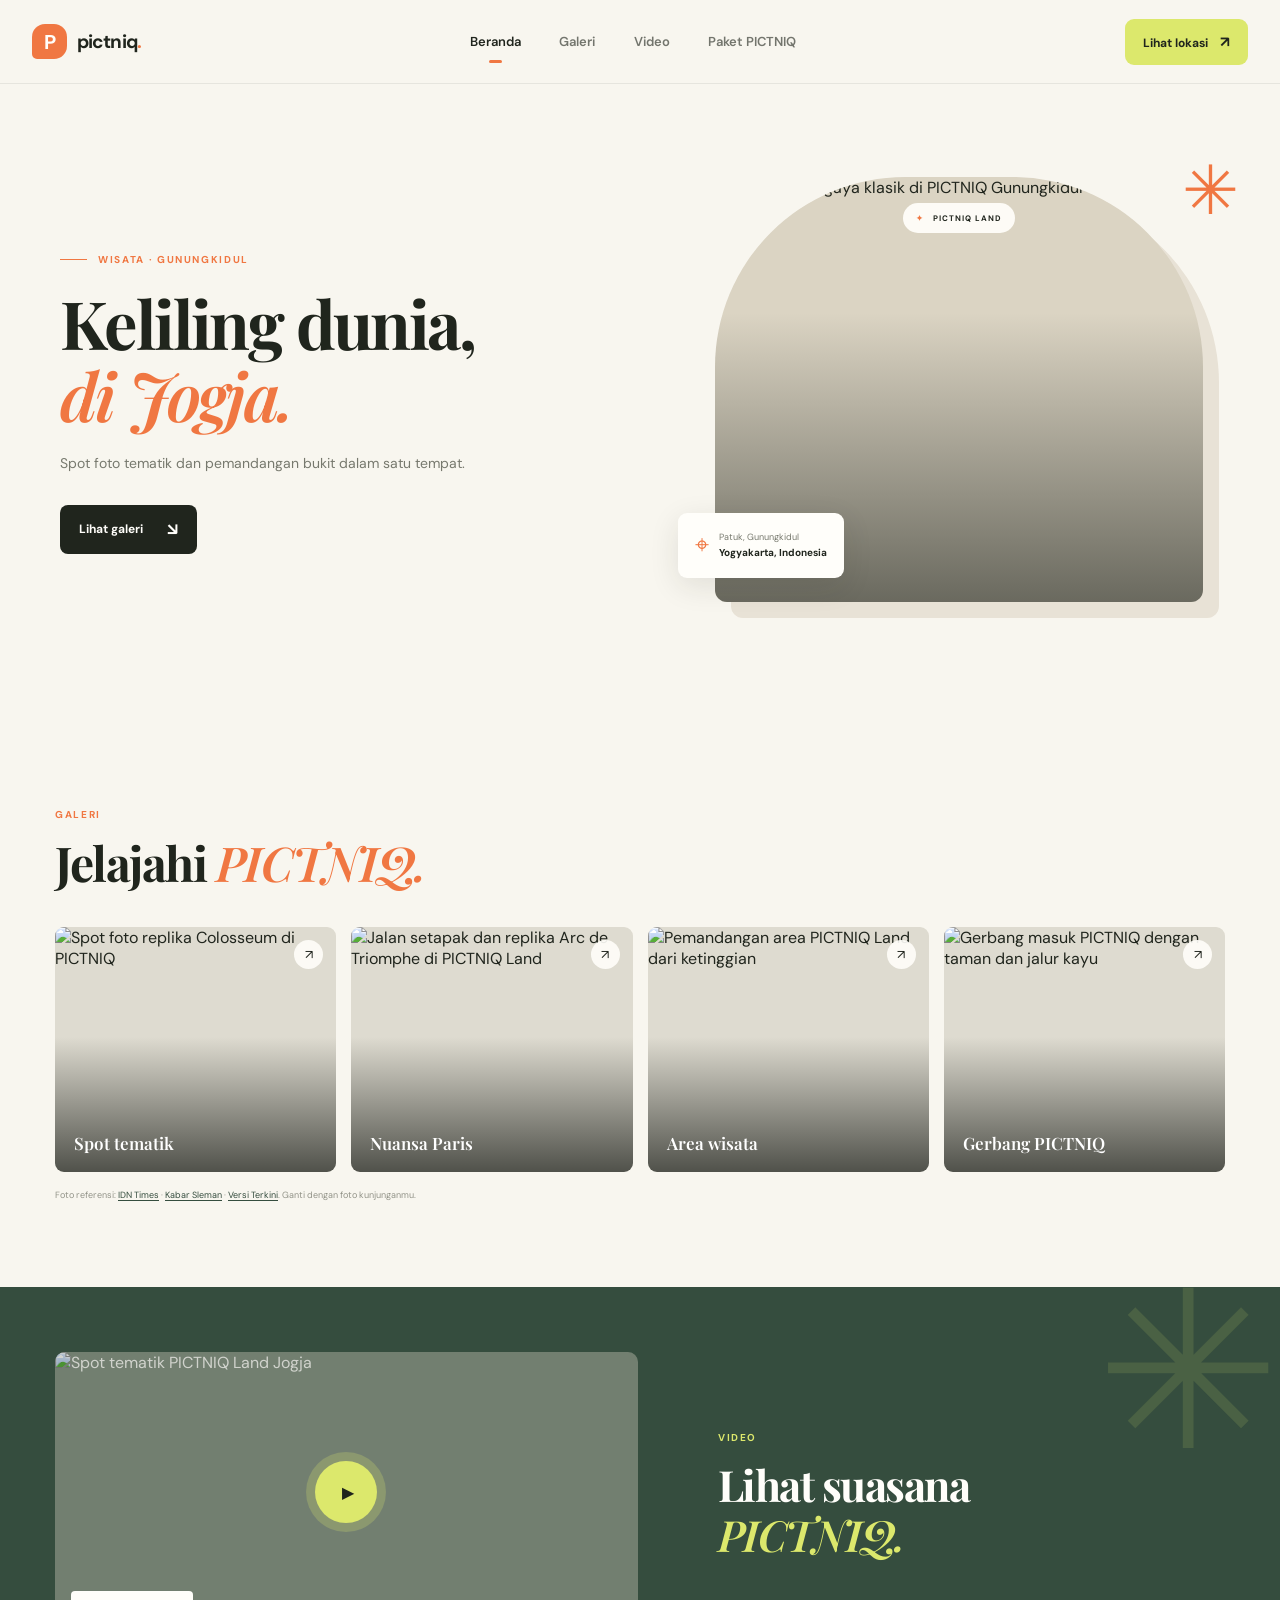
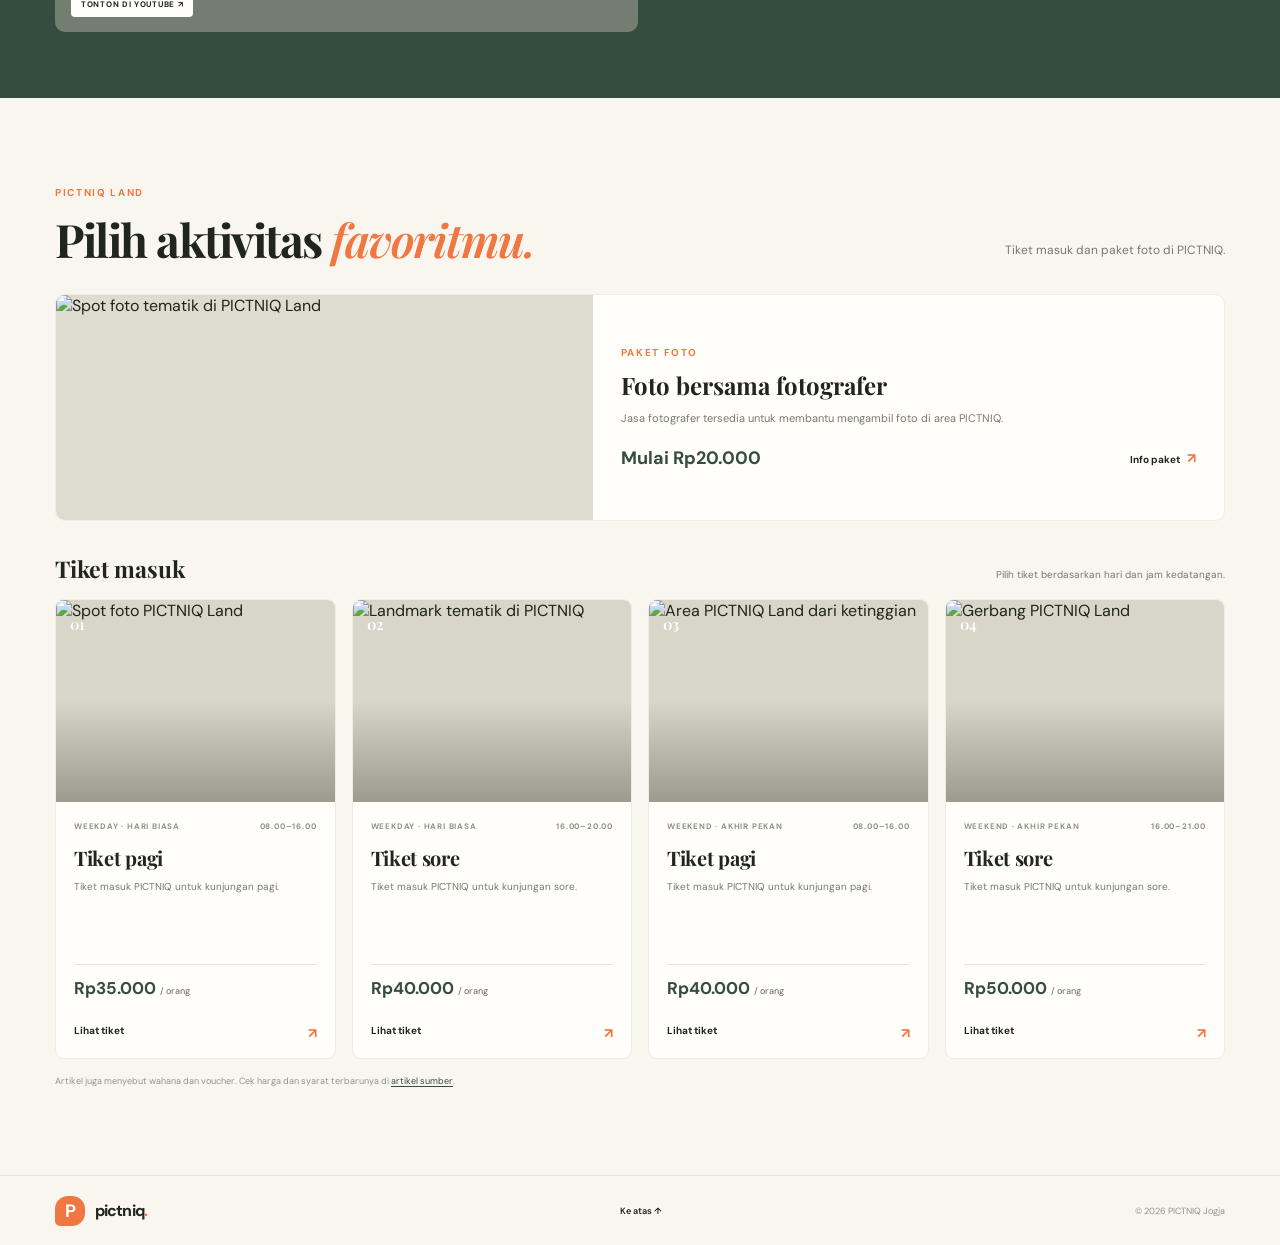
==== PABW/TUGAS PERTEMUAN 3/index.html @ 5434d283 "first commit" ====
<!doctype html>
<html lang="id">
<head>
  <meta charset="utf-8">
  <meta name="viewport" content="width=device-width, initial-scale=1">
  <meta name="theme-color" content="#f8f6ef">
  <meta name="description" content="Pilihan tiket masuk dan paket foto di PICTNIQ Land Jogja.">
  <title>PICTNIQ Jogja — Wisata Gunungkidul</title>
  <link rel="preconnect" href="https://fonts.googleapis.com">
  <link rel="preconnect" href="https://fonts.gstatic.com" crossorigin>
  <link href="https://fonts.googleapis.com/css2?family=DM+Sans:wght@400;500;600;700&family=Playfair+Display:wght@600;700;800&display=swap" rel="stylesheet">
  <link rel="stylesheet" href="style.css">
  <script src="script.js" defer></script>
</head>
<body>
  <header class="site-header">
    <a class="brand" href="#beranda" aria-label="PICTNIQ Jogja, ke beranda">
      <span class="brand-mark" aria-hidden="true">P</span>
      <span>pictniq<span class="brand-dot">.</span></span>
    </a>

    <button class="menu-toggle" type="button" aria-label="Buka menu" aria-expanded="false" aria-controls="main-menu">
      <span></span><span></span><span></span>
    </button>

    <nav class="main-menu" id="main-menu" aria-label="Menu utama">
      <a class="nav-link active" href="#beranda">Beranda</a>
      <a class="nav-link" href="#galeri">Galeri</a>
      <a class="nav-link" href="#video">Video</a>
      <a class="nav-link" href="#paket">Paket PICTNIQ</a>
      <a class="mobile-location-link" href="https://maps.google.com/?q=PICTNIQ+Land+Gunungkidul" target="_blank" rel="noreferrer">Lihat lokasi ↗</a>
    </nav>
    <a class="header-cta" href="https://maps.google.com/?q=PICTNIQ+Land+Gunungkidul" target="_blank" rel="noreferrer">Lihat lokasi <span aria-hidden="true">↗</span></a>
  </header>

  <main>
    <section class="hero section-wrap" id="beranda">
      <div class="hero-copy">
        <div class="eyebrow"><span class="eyebrow-line"></span> WISATA · GUNUNGKIDUL</div>
        <h1>Keliling dunia,<br><em>di Jogja.</em></h1>
        <p class="hero-description">Spot foto tematik dan pemandangan bukit dalam satu tempat.</p>
        <div class="hero-actions">
          <a class="button button-dark" href="#galeri">Lihat galeri <span aria-hidden="true">↘</span></a>
        </div>
      </div>
      <div class="hero-visual">
        <div class="hero-photo photo-frame">
          <img src="https://image.idn.media/post/20250405/1000364038-759160577ba6e08b02b9cea2a6d29d8f-83799b19b6f41215950aef629cd731b0.jpg" alt="Gerbang bergaya klasik di PICTNIQ Gunungkidul" fetchpriority="high">
          <div class="photo-shade"></div>
          <span class="image-tag"><span aria-hidden="true">✦</span> PICTNIQ LAND</span>
        </div>
        <div class="location-stamp"><span aria-hidden="true">⌖</span><span>Patuk, Gunungkidul<br><strong>Yogyakarta, Indonesia</strong></span></div>
        <div class="sun-doodle" aria-hidden="true">✳</div>
      </div>
    </section>

    <section class="gallery-section section-wrap" id="galeri">
      <div class="section-heading">
        <div><span class="section-kicker">GALERI</span><h2>Jelajahi <em>PICTNIQ.</em></h2></div>
      </div>
      <div class="gallery-grid">
        <button class="gallery-card" type="button" data-full="https://assets.pikiran-rakyat.com/crop/0x0%3A0x0/1200x675/webp/photo/2025/04/14/1753567795.jpg" data-caption="Spot foto tematik" aria-label="Perbesar foto spot tematik">
          <img src="https://assets.pikiran-rakyat.com/crop/0x0%3A0x0/1200x675/webp/photo/2025/04/14/1753567795.jpg" alt="Spot foto replika Colosseum di PICTNIQ" loading="lazy">
          <span class="gallery-label"><strong>Spot tematik</strong></span><span class="expand-icon" aria-hidden="true">↗</span>
        </button>
        <button class="gallery-card" type="button" data-full="https://assets.promediateknologi.id/crop/0x0%3A0x0/0x0/webp/photo/p3/126/2025/04/08/Pictniq-2935170033.jpg" data-caption="Spot foto bergaya Paris" aria-label="Perbesar foto spot bergaya Paris">
          <img src="https://assets.promediateknologi.id/crop/0x0%3A0x0/0x0/webp/photo/p3/126/2025/04/08/Pictniq-2935170033.jpg" alt="Jalan setapak dan replika Arc de Triomphe di PICTNIQ Land" loading="lazy">
          <span class="gallery-label"><strong>Nuansa Paris</strong></span><span class="expand-icon" aria-hidden="true">↗</span>
        </button>
        <button class="gallery-card" type="button" data-full="https://assets.promediateknologi.id/crop/0x0%3A0x0/1200x0/webp/photo/p3/126/2025/04/10/Penampakan-PICTNIQ-Land-Gunungkidul-dari-atas-4058584452.jpg" data-caption="Area PICTNIQ Land dari ketinggian" aria-label="Perbesar foto area PICTNIQ">
          <img src="https://assets.promediateknologi.id/crop/0x0%3A0x0/1200x0/webp/photo/p3/126/2025/04/10/Penampakan-PICTNIQ-Land-Gunungkidul-dari-atas-4058584452.jpg" alt="Pemandangan area PICTNIQ Land dari ketinggian" loading="lazy">
          <span class="gallery-label"><strong>Area wisata</strong></span><span class="expand-icon" aria-hidden="true">↗</span>
        </button>
        <button class="gallery-card" type="button" data-full="https://assets.pikiran-rakyat.com/crop/0x0%3A0x0/720x0/webp/photo/2025/04/17/868443287.png" data-caption="Gerbang masuk PICTNIQ" aria-label="Perbesar foto gerbang masuk PICTNIQ">
          <img src="https://assets.pikiran-rakyat.com/crop/0x0%3A0x0/720x0/webp/photo/2025/04/17/868443287.png" alt="Gerbang masuk PICTNIQ dengan taman dan jalur kayu" loading="lazy">
          <span class="gallery-label"><strong>Gerbang PICTNIQ</strong></span><span class="expand-icon" aria-hidden="true">↗</span>
        </button>
      </div>
      <p class="photo-credit">Foto referensi: <a href="https://jogja.idntimes.com/travel/destination/wisata-pictniq-gunungkidul-alamat-fasilitas-sampai-tiket-masuk-01-5fz5v-9xjxzk" target="_blank" rel="noreferrer">IDN Times</a> · <a href="https://sleman.pikiran-rakyat.com/wisata-kuliner/pr-3049238263/terbaru-harga-tiket-masuk-wisata-pictniq-gunungkidul-setelah-trial-opening-lebih-murah" target="_blank" rel="noreferrer">Kabar Sleman</a> · <a href="https://www.versiterkini.com/pariwisata/1261161802/9-spot-foto-di-pictniq-land-bukit-potret-gunungkidul-wisata-terbaru-di-yogyakarta" target="_blank" rel="noreferrer">Versi Terkini</a>. Ganti dengan foto kunjunganmu.</p>
    </section>

    <section class="video-section" id="video">
      <div class="section-wrap video-inner">
        <a class="video-cover" href="https://youtu.be/IM67h0iDEr0?si=QPj22avwU18TkEYQ" target="_blank" rel="noreferrer" aria-label="Tonton video PICTNIQ Land Jogja di YouTube">
          <img src="https://assets.pikiran-rakyat.com/crop/0x0%3A0x0/x/photo/2025/04/25/3777701648.jpg" alt="Spot tematik PICTNIQ Land Jogja" loading="lazy">
          <span class="play-button" aria-hidden="true">▶</span><span class="video-duration">TONTON DI YOUTUBE ↗</span>
        </a>
        <div class="video-copy"><span class="section-kicker">VIDEO</span><h2>Lihat suasana<br><em>PICTNIQ.</em></h2></div>
        <span class="video-spark" aria-hidden="true">✳</span>
      </div>
    </section>

    <section class="packages-section section-wrap" id="paket">
      <div class="section-heading package-heading">
        <div><span class="section-kicker">PICTNIQ LAND</span><h2>Pilih aktivitas <em>favoritmu.</em></h2></div>
        <p>Tiket masuk dan paket foto di PICTNIQ.</p>
      </div>

      <article class="photo-package">
        <div class="photo-package-image">
          <img src="https://assets.pikiran-rakyat.com/crop/0x0%3A0x0/1200x675/webp/photo/2025/04/14/1753567795.jpg" alt="Spot foto tematik di PICTNIQ Land" loading="lazy">
        </div>
        <div class="photo-package-content">
          <span class="section-kicker">PAKET FOTO</span>
          <div class="photo-package-title"><h3>Foto bersama fotografer</h3></div>
          <p>Jasa fotografer tersedia untuk membantu mengambil foto di area PICTNIQ.</p>
          <div class="photo-package-bottom">
            <strong>Mulai Rp20.000</strong>
            <a href="https://travel.tribunnews.com/destinasi/145519/pictniq-jogja-punya-paket-foto-mulai-rp-20000-ada-wahana-dan-voucher" target="_blank" rel="noreferrer">Info paket <span aria-hidden="true">↗</span></a>
          </div>
        </div>
      </article>

      <div class="ticket-subheading">
        <h3>Tiket masuk</h3>
        <p>Pilih tiket berdasarkan hari dan jam kedatangan.</p>
      </div>
      <div class="package-grid">
        <article class="package-card">
          <div class="package-image">
            <img src="https://assets.promediateknologi.id/crop/0x0%3A0x0/0x0/webp/photo/p3/126/2025/04/08/Pictniq-2935170033.jpg" alt="Spot foto PICTNIQ Land" loading="lazy"><span class="package-number">01</span>
          </div>
          <div class="package-content">
            <div class="package-meta"><span>WEEKDAY · HARI BIASA</span><span>08.00–16.00</span></div>
            <h3>Tiket pagi</h3>
            <p>Tiket masuk PICTNIQ untuk kunjungan pagi.</p>
            <div class="package-price"><strong>Rp35.000 <small>/ orang</small></strong></div>
            <a class="package-link" href="https://www.traveloka.com/id-id/activities/indonesia/product/pictniq-tourist-park-4814989778554" target="_blank" rel="noreferrer">Lihat tiket <span aria-hidden="true">↗</span></a>
          </div>
        </article>
        <article class="package-card">
          <div class="package-image">
            <img src="https://assets.pikiran-rakyat.com/crop/0x0%3A0x0/1200x675/webp/photo/2025/04/14/1753567795.jpg" alt="Landmark tematik di PICTNIQ" loading="lazy"><span class="package-number">02</span>
          </div>
          <div class="package-content">
            <div class="package-meta"><span>WEEKDAY · HARI BIASA</span><span>16.00–20.00</span></div>
            <h3>Tiket sore</h3>
            <p>Tiket masuk PICTNIQ untuk kunjungan sore.</p>
            <div class="package-price"><strong>Rp40.000 <small>/ orang</small></strong></div>
            <a class="package-link" href="https://www.traveloka.com/id-id/activities/indonesia/product/pictniq-tourist-park-4814989778554" target="_blank" rel="noreferrer">Lihat tiket <span aria-hidden="true">↗</span></a>
          </div>
        </article>
        <article class="package-card">
          <div class="package-image">
            <img src="https://assets.promediateknologi.id/crop/0x0%3A0x0/1200x0/webp/photo/p3/126/2025/04/10/Penampakan-PICTNIQ-Land-Gunungkidul-dari-atas-4058584452.jpg" alt="Area PICTNIQ Land dari ketinggian" loading="lazy"><span class="package-number">03</span>
          </div>
          <div class="package-content">
            <div class="package-meta"><span>WEEKEND · AKHIR PEKAN</span><span>08.00–16.00</span></div>
            <h3>Tiket pagi</h3>
            <p>Tiket masuk PICTNIQ untuk kunjungan pagi.</p>
            <div class="package-price"><strong>Rp40.000 <small>/ orang</small></strong></div>
            <a class="package-link" href="https://www.traveloka.com/id-id/activities/indonesia/product/pictniq-tourist-park-4814989778554" target="_blank" rel="noreferrer">Lihat tiket <span aria-hidden="true">↗</span></a>
          </div>
        </article>
        <article class="package-card">
          <div class="package-image">
            <img src="https://image.idn.media/post/20250405/1000364038-759160577ba6e08b02b9cea2a6d29d8f-83799b19b6f41215950aef629cd731b0.jpg" alt="Gerbang PICTNIQ Land" loading="lazy"><span class="package-number">04</span>
          </div>
          <div class="package-content">
            <div class="package-meta"><span>WEEKEND · AKHIR PEKAN</span><span>16.00–21.00</span></div>
            <h3>Tiket sore</h3>
            <p>Tiket masuk PICTNIQ untuk kunjungan sore.</p>
            <div class="package-price"><strong>Rp50.000 <small>/ orang</small></strong></div>
            <a class="package-link" href="https://www.traveloka.com/id-id/activities/indonesia/product/pictniq-tourist-park-4814989778554" target="_blank" rel="noreferrer">Lihat tiket <span aria-hidden="true">↗</span></a>
          </div>
        </article>
      </div>
      <p class="package-note">Artikel juga menyebut wahana dan voucher. Cek harga dan syarat terbarunya di <a href="https://travel.tribunnews.com/destinasi/145519/pictniq-jogja-punya-paket-foto-mulai-rp-20000-ada-wahana-dan-voucher" target="_blank" rel="noreferrer">artikel sumber</a>.</p>
    </section>
  </main>

  <footer class="site-footer"><a class="brand footer-brand" href="#beranda"><span class="brand-mark" aria-hidden="true">P</span><span>pictniq<span class="brand-dot">.</span></span></a><a href="#beranda" class="back-top">Ke atas ↑</a><span class="copyright">© <span id="year"></span> PICTNIQ Jogja</span></footer>

  <dialog class="lightbox" aria-label="Pratinjau foto">
    <button class="lightbox-close" type="button" aria-label="Tutup foto">×</button>
    <img src="" alt="">
    <p></p>
  </dialog>
</body>
</html>
---- PABW/TUGAS PERTEMUAN 3/style.css ----
:root {
  --paper: #f8f6ef;
  --white: #fffefa;
  --ink: #20251d;
  --muted: #77796e;
  --orange: #f07742;
  --lime: #dce86c;
  --green: #354d3e;
  --line: #e8e5db;
  --serif: "Playfair Display", Georgia, serif;
  --sans: "DM Sans", Arial, sans-serif;
}

* { box-sizing: border-box; }
html { scroll-behavior: smooth; scroll-padding-top: 92px; }
body { margin: 0; background: var(--paper); color: var(--ink); font-family: var(--sans); -webkit-font-smoothing: antialiased; }
a { color: inherit; text-decoration: none; }
button { color: inherit; font: inherit; }
img { display: block; max-width: 100%; }
:focus-visible { outline: 3px solid var(--orange); outline-offset: 3px; }
.section-wrap { width: min(1170px, calc(100% - 64px)); margin-inline: auto; }

.site-header { height: 84px; padding: 0 max(32px, calc((100vw - 1320px) / 2)); display: flex; align-items: center; justify-content: space-between; gap: 30px; background: rgba(248,246,239,.92); border-bottom: 1px solid rgba(32,37,29,.08); position: sticky; top: 0; z-index: 20; backdrop-filter: blur(14px); }
.brand { display: inline-flex; align-items: center; gap: 10px; font-weight: 700; font-size: 19px; letter-spacing: -.9px; line-height: 1; }
.brand-dot { color: var(--orange); }
.brand-mark { width: 35px; height: 35px; display: grid; place-items: center; color: var(--white); background: var(--orange); border-radius: 13px 13px 13px 5px; font-family: var(--sans); font-size: 20px; font-weight: 700; font-style: normal; line-height: 1; }
.main-menu { display: flex; align-items: center; gap: clamp(22px, 3vw, 44px); height: 100%; }
.nav-link { color: #73756d; font-size: 13px; font-weight: 600; position: relative; transition: color .2s ease; }
.mobile-location-link { display: none; }
.nav-link:hover, .nav-link.active { color: var(--ink); }
.nav-link.active::after { content: ""; position: absolute; height: 3px; width: 13px; border-radius: 3px; background: var(--orange); left: calc(50% - 6px); bottom: -13px; }
.header-cta { padding: 13px 18px; background: var(--lime); border-radius: 9px; font-weight: 700; font-size: 12px; transition: transform .2s ease, background .2s ease; }
.header-cta span { margin-left: 9px; font-size: 15px; }
.header-cta:hover { background: #d1df55; transform: translateY(-2px); }
.menu-toggle { display: none; }

.hero { min-height: 636px; padding-top: 90px; padding-bottom: 95px; display: grid; grid-template-columns: 1fr 1fr; align-items: center; gap: 55px; position: relative; }
.hero-copy { padding: 8px 0 0 5px; }
.eyebrow, .section-kicker { color: var(--orange); font-size: 10px; letter-spacing: 1.65px; font-weight: 700; }
.eyebrow { display: flex; align-items: center; gap: 11px; }
.eyebrow-line { width: 27px; height: 1px; background: var(--orange); }
h1, h2, h3, p { margin-top: 0; }
.hero h1 { margin: 21px 0 20px; font: 700 clamp(48px, 5.2vw, 72px)/1.07 var(--serif); letter-spacing: -2.6px; }
.hero h1 em, .section-heading h2 em, .video-copy h2 em { color: var(--orange); font-weight: 600; }
.hero-description { max-width: 450px; margin-bottom: 28px; color: var(--muted); font-size: 14px; line-height: 1.9; }
.hero-actions { display: flex; align-items: center; gap: 24px; }
.button { min-height: 49px; padding: 0 19px; border-radius: 8px; display: inline-flex; align-items: center; justify-content: center; gap: 24px; font-size: 12px; font-weight: 700; transition: transform .2s ease, box-shadow .2s ease; }
.button:hover { transform: translateY(-2px); box-shadow: 0 8px 18px rgba(31,37,29,.14); }
.button-dark { background: var(--ink); color: var(--white); }
.button-dark span { font-size: 17px; }
.hero-visual { width: 100%; max-width: 510px; height: 445px; position: relative; justify-self: end; padding: 0 22px 20px 0; }
.photo-frame { overflow: hidden; position: relative; border-radius: 190px 190px 12px 12px; background: #dbd4c3; }
.hero-photo { width: 100%; height: 100%; box-shadow: 16px 16px 0 #e8e2d6; }
.hero-photo img { width: 100%; height: 100%; object-fit: cover; object-position: center 55%; transition: transform .6s ease; }
.hero-photo:hover img { transform: scale(1.035); }
.photo-shade { position: absolute; inset: 32% 0 0; background: linear-gradient(transparent, rgba(24,28,22,.58)); }
.image-tag { position: absolute; top: 26px; left: 50%; transform: translateX(-50%); padding: 10px 13px; border-radius: 20px; background: rgba(255,254,250,.94); font-size: 8px; letter-spacing: 1px; font-weight: 700; white-space: nowrap; }
.image-tag span { color: var(--orange); margin-right: 6px; }
.location-stamp { position: absolute; z-index: 1; left: -37px; bottom: 44px; background: var(--white); padding: 13px 17px; border-radius: 9px; display: flex; align-items: center; gap: 10px; box-shadow: 0 8px 30px rgba(32,37,29,.11); color: var(--muted); font-size: 9px; line-height: 1.55; }
.location-stamp > span:first-child { font-size: 25px; color: var(--orange); }
.location-stamp strong { font-size: 10px; color: var(--ink); }
.sun-doodle { position: absolute; top: -20px; right: -14px; color: var(--orange); font-size: 68px; line-height: 1; animation: slow-turn 22s linear infinite; }
@keyframes slow-turn { to { transform: rotate(360deg); } }

.gallery-section { padding-top: 82px; padding-bottom: 84px; }
.section-heading { display: flex; justify-content: space-between; align-items: end; gap: 32px; margin-bottom: 36px; }
.section-heading h2, .video-copy h2 { margin: 12px 0 0; font: 700 clamp(35px, 4vw, 48px)/1.16 var(--serif); letter-spacing: -1.5px; }
.section-heading > p { max-width: 300px; margin-bottom: 5px; color: var(--muted); font-size: 12px; line-height: 1.8; }
.gallery-grid { display: grid; grid-template-columns: repeat(4, minmax(0, 1fr)); gap: 15px; }
.gallery-card { min-width: 0; height: 245px; padding: 0; position: relative; overflow: hidden; border: 0; border-radius: 9px; text-align: left; background: #dedbd0; cursor: zoom-in; }
.gallery-card img { width: 100%; height: 100%; object-fit: cover; transition: transform .55s ease; }
.gallery-card:hover img { transform: scale(1.055); }
.gallery-card::after { content: ""; position: absolute; inset: 45% 0 0; background: linear-gradient(transparent, rgba(20,23,18,.7)); pointer-events: none; }
.gallery-label { position: absolute; z-index: 1; left: 19px; bottom: 18px; color: white; display: flex; flex-direction: column; gap: 5px; }
.gallery-label strong { font: 600 17px var(--serif); }
.expand-icon { position: absolute; z-index: 2; top: 13px; right: 13px; display: grid; place-items: center; width: 29px; height: 29px; background: rgba(255,254,250,.9); border-radius: 50%; font-size: 13px; }
.photo-credit { margin: 16px 0 0; color: #929388; font-size: 9px; line-height: 1.7; }
.photo-credit a { color: var(--green); text-decoration: underline; text-underline-offset: 2px; }

.video-section { padding: 58px 0; background: var(--green); color: var(--white); overflow: hidden; }
.video-inner { min-height: 295px; display: grid; grid-template-columns: 1fr .87fr; align-items: center; gap: 80px; position: relative; }
.video-cover { min-height: 280px; overflow: hidden; position: relative; border-radius: 10px; background: #899687; }
.video-cover::after { content: ""; position: absolute; inset: 0; background: rgba(22,35,24,.2); }
.video-cover img { position: absolute; width: 100%; height: 100%; object-fit: cover; transition: transform .5s ease; }
.video-cover:hover img { transform: scale(1.04); }
.play-button { z-index: 1; position: absolute; left: 50%; top: 50%; transform: translate(-50%,-50%); width: 62px; height: 62px; border-radius: 50%; display: grid; place-items: center; padding-left: 4px; background: var(--lime); color: var(--ink); box-shadow: 0 0 0 9px rgba(220,232,108,.23); font-size: 16px; transition: transform .2s ease; }
.video-cover:hover .play-button { transform: translate(-50%,-50%) scale(1.08); }
.video-duration { z-index: 1; position: absolute; bottom: 15px; left: 16px; padding: 8px 10px; border-radius: 4px; color: var(--ink); background: var(--white); font-size: 8px; font-weight: 700; letter-spacing: .7px; }
.video-copy { position: relative; z-index: 1; }
.video-copy .section-kicker { color: var(--lime); }
.video-copy h2 { margin-top: 14px; font-size: 43px; }
.video-copy h2 em { color: var(--lime); }
.video-spark { position: absolute; right: -55px; top: -82px; color: rgba(220,232,108,.13); font-size: 220px; line-height: 1; }

.packages-section { padding-top: 82px; padding-bottom: 86px; }
.package-heading { margin-bottom: 28px; }
.package-heading h2 { font-size: clamp(35px, 4vw, 46px); }
.package-heading > p { max-width: 345px; }
.photo-package { margin-bottom: 34px; display: grid; grid-template-columns: minmax(0, .85fr) minmax(0, 1fr); overflow: hidden; border: 1px solid #eeece4; border-radius: 10px; background: var(--white); }
.photo-package-image { min-height: 225px; overflow: hidden; background: #dedbd0; }
.photo-package-image img { width: 100%; height: 100%; object-fit: cover; }
.photo-package-content { padding: 24px 28px; display: flex; flex-direction: column; justify-content: center; }
.photo-package-title { margin-top: 11px; display: flex; align-items: center; justify-content: space-between; gap: 15px; }
.photo-package-title h3 { margin: 0; font: 700 24px/1.25 var(--serif); }
.photo-package-content > p { margin: 9px 0 18px; color: var(--muted); font-size: 11px; line-height: 1.7; }
.photo-package-bottom { display: flex; justify-content: space-between; align-items: center; gap: 15px; }
.photo-package-bottom strong { color: var(--green); font-size: 18px; }
.photo-package-bottom strong small { color: var(--muted); font-size: 10px; font-weight: 500; }
.photo-package-bottom a { flex: 0 0 auto; font-size: 10px; font-weight: 700; }
.photo-package-bottom a span { margin-left: 5px; color: var(--orange); font-size: 14px; }
.ticket-subheading { margin: 0 0 15px; display: flex; justify-content: space-between; align-items: baseline; gap: 18px; }
.ticket-subheading h3 { margin: 0; font: 700 23px/1.25 var(--serif); }
.ticket-subheading p { margin: 0; color: var(--muted); font-size: 10px; }
.package-grid { display: grid; grid-template-columns: repeat(4, minmax(0, 1fr)); gap: 16px; align-items: stretch; }
.package-card { display: flex; flex-direction: column; overflow: hidden; border: 1px solid #eeece4; border-radius: 9px; background: var(--white); transition: transform .25s ease, box-shadow .25s ease; }
.package-card:hover { transform: translateY(-4px); box-shadow: 0 13px 30px rgba(32,37,29,.08); }
.package-image { height: 202px; overflow: hidden; display: block; position: relative; background: #d8d5c9; }
.package-image::after { content: ""; position: absolute; inset: 50% 0 0; background: linear-gradient(transparent, rgba(14,20,13,.3)); }
.package-image img { width: 100%; height: 100%; object-fit: cover; transition: transform .5s ease; }
.package-card:hover .package-image img { transform: scale(1.04); }
.package-number { z-index: 1; position: absolute; left: 14px; top: 14px; color: white; font: 600 15px var(--serif); }
.package-content { flex: 1; display: flex; flex-direction: column; padding: 19px 18px 16px; }
.package-meta { display: flex; justify-content: space-between; gap: 10px; color: #909287; font-size: 8px; letter-spacing: .8px; font-weight: 700; }
.package-content h3 { margin: 14px 0 8px; font: 700 20px/1.25 var(--serif); letter-spacing: -.3px; }
.package-content > p { min-height: 72px; margin-bottom: 14px; color: var(--muted); font-size: 10px; line-height: 1.7; }
.package-price { padding: 12px 0; display: flex; flex-direction: column; gap: 4px; border-top: 1px solid var(--line); }
.package-price > span { color: #73766c; font-size: 9px; font-weight: 600; }
.package-price strong { color: var(--green); font-size: 17px; }
.package-price strong small { color: var(--muted); font-size: 9px; font-weight: 500; }
.package-price > small { color: #929388; font-size: 8px; }
.package-link { width: 100%; margin-top: auto; padding-top: 13px; display: flex; justify-content: space-between; font-size: 10px; font-weight: 700; }
.package-link span { color: var(--orange); font-size: 14px; }
.package-note { margin: 15px 0 0; color: #929388; font-size: 9px; line-height: 1.7; }
.package-note a { color: var(--green); text-decoration: underline; text-underline-offset: 2px; }
.site-footer { min-height: 70px; padding: 14px max(32px, calc((100vw - 1170px) / 2)); border-top: 1px solid var(--line); display: flex; align-items: center; justify-content: space-between; gap: 20px; }
.footer-brand { font-size: 16px; }
.footer-brand .brand-mark { width: 30px; height: 30px; font-size: 18px; }
.copyright, .back-top { margin: 0; color: #929388; font-size: 9px; }
.back-top { color: var(--ink); font-weight: 600; }

.lightbox { width: min(900px, calc(100% - 32px)); max-width: none; max-height: calc(100% - 32px); padding: 13px; border: 0; border-radius: 10px; background: var(--white); box-shadow: 0 20px 80px rgba(0,0,0,.3); }
.lightbox::backdrop { background: rgba(20,25,19,.82); backdrop-filter: blur(4px); }
.lightbox img { width: 100%; max-height: calc(100vh - 110px); object-fit: contain; background: #efeee8; border-radius: 5px; }
.lightbox p { margin: 11px 0 0; padding-inline: 4px; color: var(--muted); font-size: 11px; }
.lightbox-close { position: absolute; z-index: 2; top: 21px; right: 21px; width: 34px; height: 34px; border: 0; border-radius: 50%; background: var(--white); font-size: 25px; line-height: 1; cursor: pointer; }

@media (max-width: 900px) {
  .site-header { padding-inline: 24px; }
  .section-wrap { width: min(100% - 48px, 720px); }
  .hero { min-height: auto; padding-top: 70px; padding-bottom: 84px; gap: 35px; }
  .hero h1 { font-size: clamp(43px, 6vw, 61px); }
  .hero-visual { height: 390px; }
  .location-stamp { left: -20px; }
  .gallery-grid { grid-template-columns: repeat(2, minmax(0, 1fr)); }
  .gallery-card { height: 210px; }
  .video-inner { gap: 40px; }
  .video-cover { min-height: 245px; }
  .photo-package-image { min-height: 210px; }
  .package-grid { grid-template-columns: repeat(2, minmax(0, 1fr)); gap: 14px; }
  .package-image { height: 160px; }
  .package-content { padding: 16px 13px 13px; }
  .package-meta { font-size: 7px; }
  .package-content h3 { font-size: 18px; }
}
@media (max-width: 650px) {
  html { scroll-padding-top: 76px; }
  .site-header { height: 70px; padding-inline: 20px; }
  .brand { font-size: 17px; }
  .brand-mark { width: 31px; height: 31px; font-size: 18px; }
  .menu-toggle { width: 40px; height: 40px; display: flex; flex-direction: column; align-items: center; justify-content: center; gap: 5px; border: 1px solid var(--line); border-radius: 8px; background: transparent; cursor: pointer; }
  .menu-toggle span { width: 16px; height: 1.5px; background: var(--ink); transition: transform .2s ease; }
  .menu-toggle[aria-expanded="true"] span:first-child { transform: translateY(3.25px) rotate(45deg); }
  .menu-toggle[aria-expanded="true"] span:nth-child(2) { opacity: 0; }
  .menu-toggle[aria-expanded="true"] span:last-child { transform: translateY(-3.25px) rotate(-45deg); }
  .main-menu { position: absolute; top: 69px; left: 0; right: 0; height: auto; padding: 12px 20px 19px; display: none; flex-direction: column; align-items: stretch; gap: 0; border-bottom: 1px solid var(--line); background: var(--paper); box-shadow: 0 12px 16px rgba(32,37,29,.05); }
  .main-menu.open { display: flex; }
  .nav-link { padding: 13px 3px; }
  .nav-link.active::after { width: 5px; height: 5px; left: auto; right: 5px; bottom: 18px; border-radius: 50%; }
  .mobile-location-link { display: block; margin-top: 6px; padding: 13px 3px 5px; border-top: 1px solid var(--line); color: var(--green); font-size: 12px; font-weight: 700; }
  .header-cta { display: none; }
  .section-wrap { width: calc(100% - 40px); }
  .hero { grid-template-columns: 1fr; gap: 34px; padding-top: 56px; padding-bottom: 85px; }
  .hero-copy { padding: 0; }
  .hero h1 { margin-top: 18px; font-size: clamp(48px, 12vw, 65px); letter-spacing: -2px; }
  .hero-description { max-width: 420px; font-size: 13px; }
  .hero-visual { justify-self: center; width: min(100%, 430px); height: 365px; padding-right: 14px; }
  .hero-photo { border-radius: 155px 155px 10px 10px; }
  .location-stamp { left: -4px; bottom: 30px; }
  .sun-doodle { right: -8px; top: -17px; font-size: 55px; }
  .gallery-section, .packages-section { padding-top: 62px; padding-bottom: 64px; }
  .section-heading { align-items: start; flex-direction: column; gap: 12px; margin-bottom: 24px; }
  .section-heading h2, .video-copy h2 { font-size: 38px; }
  .section-heading > p { max-width: 430px; font-size: 11px; }
  .gallery-grid { grid-template-columns: repeat(2, minmax(0, 1fr)); gap: 10px; }
  .gallery-card { height: 175px; }
  .gallery-label { left: 13px; bottom: 13px; }
  .gallery-label strong { font-size: 15px; }
  .photo-credit { margin-top: 19px; font-size: 8px; }
  .video-section { padding: 55px 0; }
  .video-inner { grid-template-columns: 1fr; gap: 29px; }
  .video-cover { min-height: 225px; }
  .video-copy h2 { font-size: 40px; }
  .video-spark { right: -20px; top: 180px; font-size: 120px; }
  .photo-package { grid-template-columns: 1fr; margin-bottom: 27px; }
  .photo-package-image { height: 190px; min-height: 0; }
  .photo-package-content { padding: 19px 17px; }
  .photo-package-title h3 { font-size: 20px; }
  .photo-package-content > p { margin-bottom: 15px; }
  .photo-package-bottom strong { font-size: 16px; }
  .ticket-subheading { align-items: flex-start; flex-direction: column; gap: 5px; margin-bottom: 13px; }
  .ticket-subheading h3 { font-size: 21px; }
  .package-heading { gap: 13px; }
  .package-grid { grid-template-columns: 1fr; gap: 14px; }
  .package-image { height: 185px; min-height: 0; }
  .package-content { padding: 16px 15px 13px; }
  .package-meta { flex-direction: row; gap: 8px; font-size: 8px; }
  .package-content h3 { margin: 10px 0 7px; font-size: 18px; }
  .package-content > p { min-height: 0; margin-bottom: 12px; font-size: 10px; }
  .package-price { padding: 10px 0; }
  .package-link { padding-top: 10px; font-size: 9px; }
  .site-footer { padding: 17px 20px; }
}
@media (max-width: 390px) {
  .hero-visual { height: 320px; }
  .gallery-card { height: 150px; }
  .package-content { padding-inline: 12px; }
  .package-content h3 { font-size: 16px; }
}
@media (prefers-reduced-motion: reduce) {
  *, *::before, *::after { scroll-behavior: auto !important; animation-duration: .01ms !important; animation-iteration-count: 1 !important; transition-duration: .01ms !important; }
}
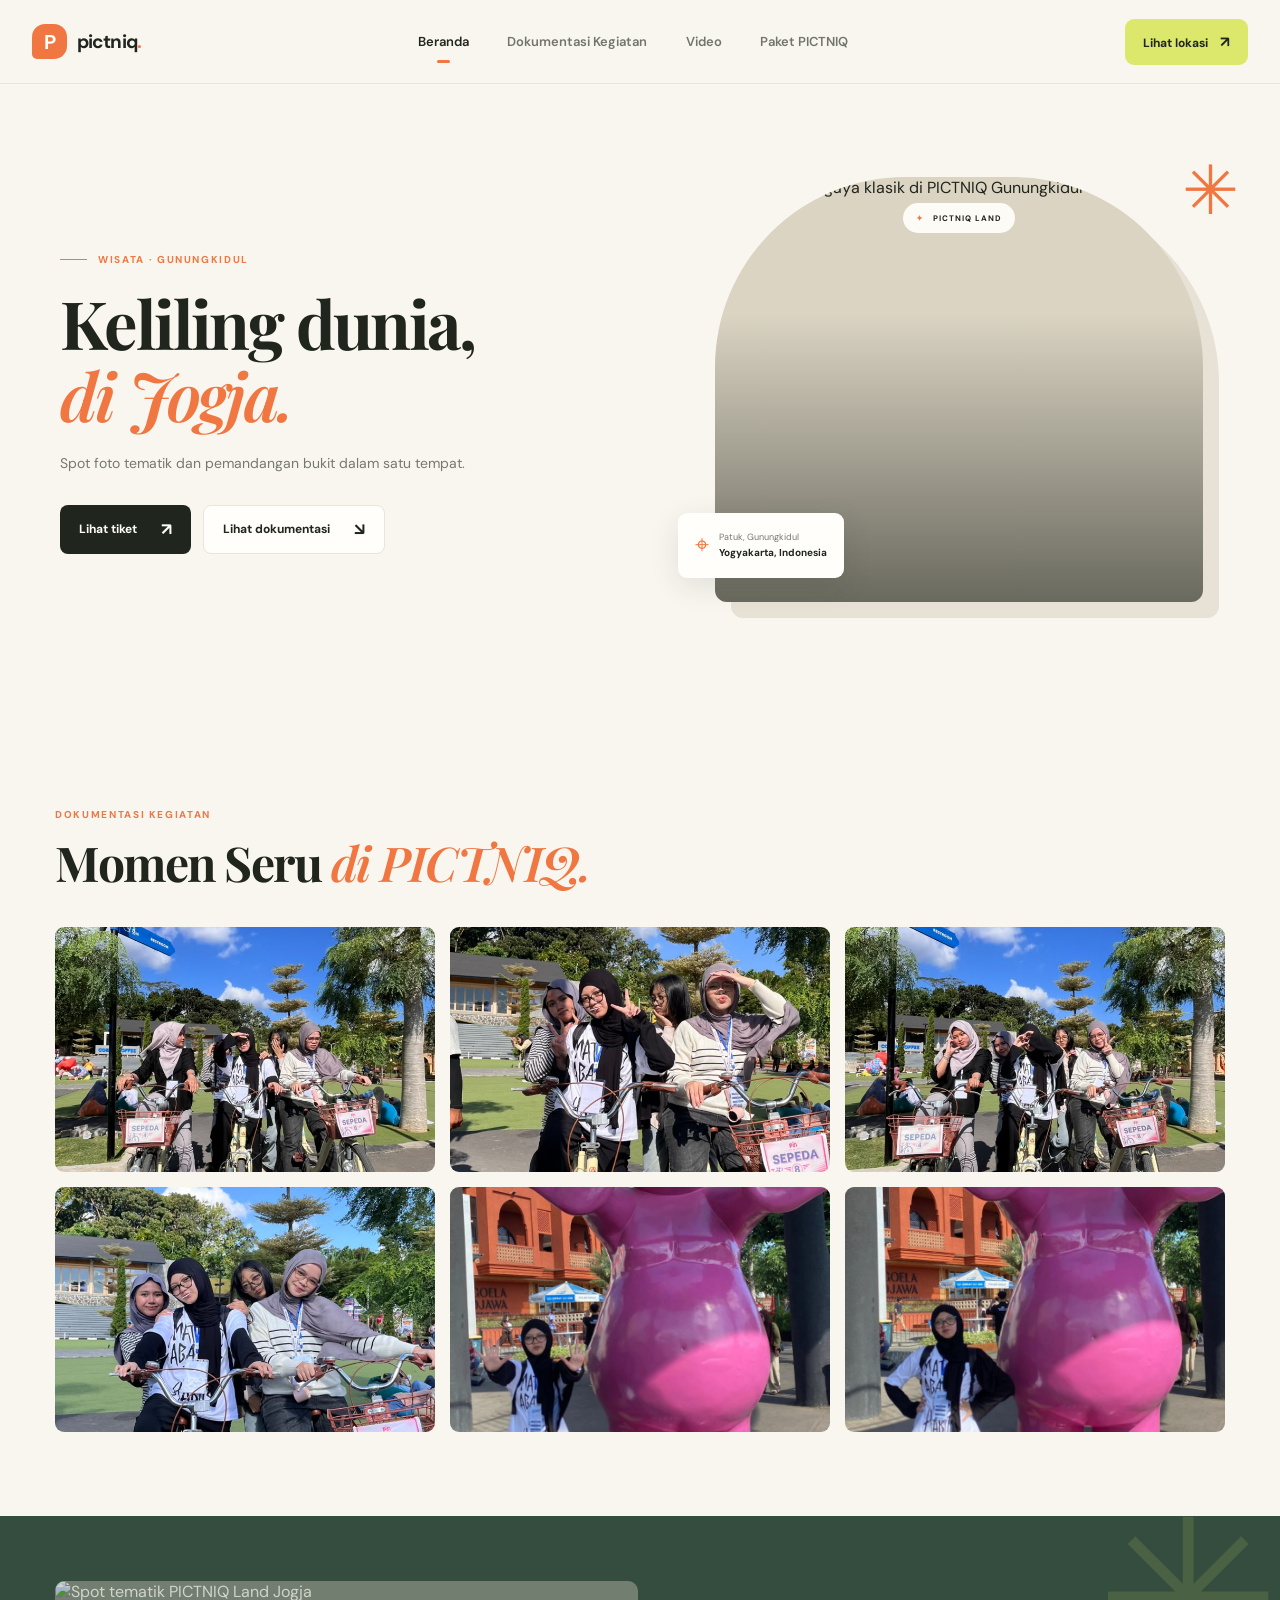
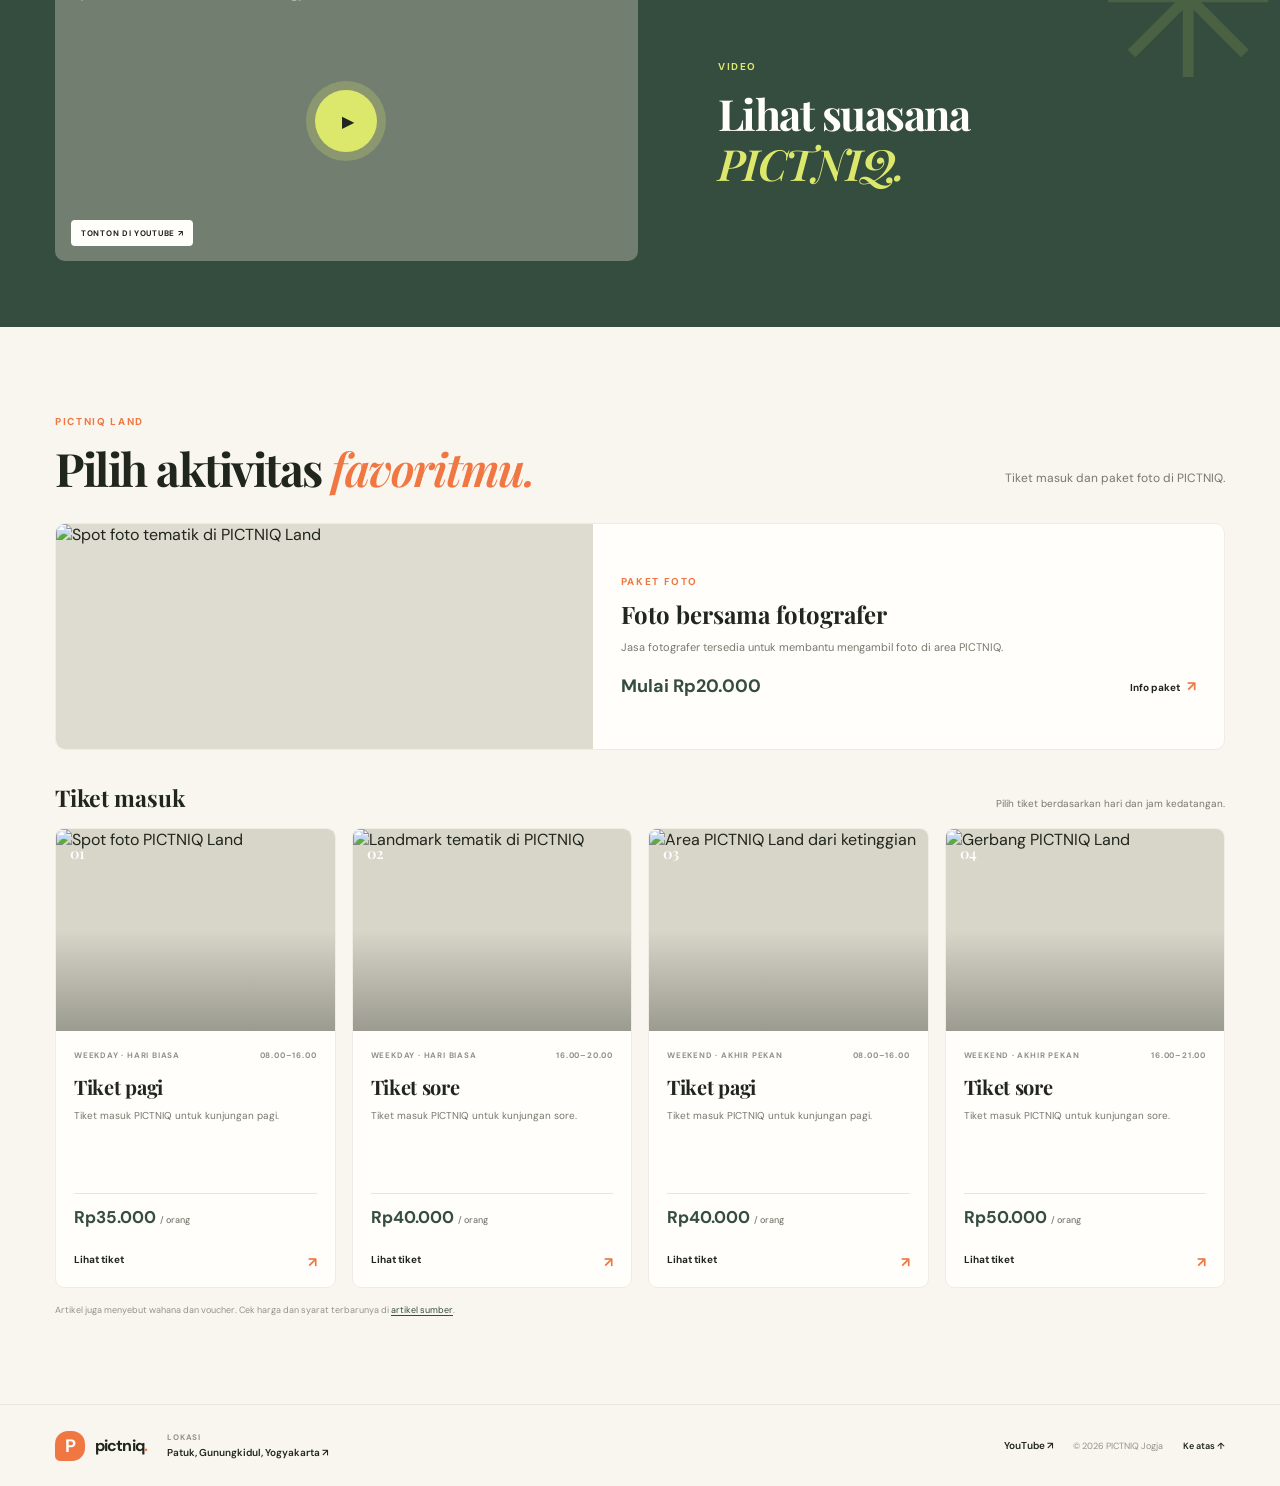
==== commit edc7eb6e: "Update PICTNIQ activity page" ====
--- a/PABW/TUGAS PERTEMUAN 3/index.html
+++ b/PABW/TUGAS PERTEMUAN 3/index.html
@@ -25,7 +25,7 @@
 
     <nav class="main-menu" id="main-menu" aria-label="Menu utama">
       <a class="nav-link active" href="#beranda">Beranda</a>
-      <a class="nav-link" href="#galeri">Galeri</a>
+      <a class="nav-link" href="#galeri">Dokumentasi Kegiatan</a>
       <a class="nav-link" href="#video">Video</a>
       <a class="nav-link" href="#paket">Paket PICTNIQ</a>
       <a class="mobile-location-link" href="https://maps.google.com/?q=PICTNIQ+Land+Gunungkidul" target="_blank" rel="noreferrer">Lihat lokasi ↗</a>
@@ -40,7 +40,8 @@
         <h1>Keliling dunia,<br><em>di Jogja.</em></h1>
         <p class="hero-description">Spot foto tematik dan pemandangan bukit dalam satu tempat.</p>
         <div class="hero-actions">
-          <a class="button button-dark" href="#galeri">Lihat galeri <span aria-hidden="true">↘</span></a>
+          <a class="button button-dark" href="#paket">Lihat tiket <span aria-hidden="true">↗</span></a>
+          <a class="button button-outline" href="#galeri">Lihat dokumentasi <span aria-hidden="true">↘</span></a>
         </div>
       </div>
       <div class="hero-visual">
@@ -56,27 +57,28 @@
 
     <section class="gallery-section section-wrap" id="galeri">
       <div class="section-heading">
-        <div><span class="section-kicker">GALERI</span><h2>Jelajahi <em>PICTNIQ.</em></h2></div>
+        <div><span class="section-kicker">DOKUMENTASI KEGIATAN</span><h2>Momen Seru <em>di PICTNIQ.</em></h2></div>
       </div>
       <div class="gallery-grid">
-        <button class="gallery-card" type="button" data-full="https://assets.pikiran-rakyat.com/crop/0x0%3A0x0/1200x675/webp/photo/2025/04/14/1753567795.jpg" data-caption="Spot foto tematik" aria-label="Perbesar foto spot tematik">
-          <img src="https://assets.pikiran-rakyat.com/crop/0x0%3A0x0/1200x675/webp/photo/2025/04/14/1753567795.jpg" alt="Spot foto replika Colosseum di PICTNIQ" loading="lazy">
-          <span class="gallery-label"><strong>Spot tematik</strong></span><span class="expand-icon" aria-hidden="true">↗</span>
+        <button class="gallery-card" type="button" data-full="dokumentasi%201.jpeg" aria-label="Perbesar foto bersepeda bersama teman">
+          <img src="dokumentasi%201.jpeg" alt="Empat teman bersepeda bersama di area wisata" loading="lazy">
         </button>
-        <button class="gallery-card" type="button" data-full="https://assets.promediateknologi.id/crop/0x0%3A0x0/0x0/webp/photo/p3/126/2025/04/08/Pictniq-2935170033.jpg" data-caption="Spot foto bergaya Paris" aria-label="Perbesar foto spot bergaya Paris">
-          <img src="https://assets.promediateknologi.id/crop/0x0%3A0x0/0x0/webp/photo/p3/126/2025/04/08/Pictniq-2935170033.jpg" alt="Jalan setapak dan replika Arc de Triomphe di PICTNIQ Land" loading="lazy">
-          <span class="gallery-label"><strong>Nuansa Paris</strong></span><span class="expand-icon" aria-hidden="true">↗</span>
+        <button class="gallery-card" type="button" data-full="dokumentasi%202.jpeg" aria-label="Perbesar foto berpose bersama di atas sepeda">
+          <img src="dokumentasi%202.jpeg" alt="Teman-teman berpose bersama di atas sepeda" loading="lazy">
         </button>
-        <button class="gallery-card" type="button" data-full="https://assets.promediateknologi.id/crop/0x0%3A0x0/1200x0/webp/photo/p3/126/2025/04/10/Penampakan-PICTNIQ-Land-Gunungkidul-dari-atas-4058584452.jpg" data-caption="Area PICTNIQ Land dari ketinggian" aria-label="Perbesar foto area PICTNIQ">
-          <img src="https://assets.promediateknologi.id/crop/0x0%3A0x0/1200x0/webp/photo/p3/126/2025/04/10/Penampakan-PICTNIQ-Land-Gunungkidul-dari-atas-4058584452.jpg" alt="Pemandangan area PICTNIQ Land dari ketinggian" loading="lazy">
-          <span class="gallery-label"><strong>Area wisata</strong></span><span class="expand-icon" aria-hidden="true">↗</span>
+        <button class="gallery-card" type="button" data-full="dokumentasi%207.jpeg" aria-label="Perbesar foto teman-teman bersama sepeda">
+          <img src="dokumentasi%207.jpeg" alt="Sekelompok teman berpose bersama dengan sepeda" loading="lazy">
         </button>
-        <button class="gallery-card" type="button" data-full="https://assets.pikiran-rakyat.com/crop/0x0%3A0x0/720x0/webp/photo/2025/04/17/868443287.png" data-caption="Gerbang masuk PICTNIQ" aria-label="Perbesar foto gerbang masuk PICTNIQ">
-          <img src="https://assets.pikiran-rakyat.com/crop/0x0%3A0x0/720x0/webp/photo/2025/04/17/868443287.png" alt="Gerbang masuk PICTNIQ dengan taman dan jalur kayu" loading="lazy">
-          <span class="gallery-label"><strong>Gerbang PICTNIQ</strong></span><span class="expand-icon" aria-hidden="true">↗</span>
+        <button class="gallery-card" type="button" data-full="dokumentasi%204.jpeg" aria-label="Perbesar foto kebersamaan saat bersepeda">
+          <img src="dokumentasi%204.jpeg" alt="Teman-teman duduk dan berfoto di atas sepeda" loading="lazy">
+        </button>
+        <button class="gallery-card" type="button" data-full="dokumentasi%205.jpeg" aria-label="Perbesar foto bersama maskot PICTNIQ">
+          <img src="dokumentasi%205.jpeg" alt="Pengunjung berpose di samping maskot merah muda PICTNIQ" loading="lazy">
+        </button>
+        <button class="gallery-card" type="button" data-full="dokumentasi%206.jpeg" aria-label="Perbesar foto bergaya bersama maskot PICTNIQ">
+          <img src="dokumentasi%206.jpeg" alt="Pengunjung bergaya di samping maskot merah muda PICTNIQ" loading="lazy">
         </button>
       </div>
-      <p class="photo-credit">Foto referensi: <a href="https://jogja.idntimes.com/travel/destination/wisata-pictniq-gunungkidul-alamat-fasilitas-sampai-tiket-masuk-01-5fz5v-9xjxzk" target="_blank" rel="noreferrer">IDN Times</a> · <a href="https://sleman.pikiran-rakyat.com/wisata-kuliner/pr-3049238263/terbaru-harga-tiket-masuk-wisata-pictniq-gunungkidul-setelah-trial-opening-lebih-murah" target="_blank" rel="noreferrer">Kabar Sleman</a> · <a href="https://www.versiterkini.com/pariwisata/1261161802/9-spot-foto-di-pictniq-land-bukit-potret-gunungkidul-wisata-terbaru-di-yogyakarta" target="_blank" rel="noreferrer">Versi Terkini</a>. Ganti dengan foto kunjunganmu.</p>
     </section>
 
     <section class="video-section" id="video">
@@ -169,12 +171,20 @@
     </section>
   </main>
 
-  <footer class="site-footer"><a class="brand footer-brand" href="#beranda"><span class="brand-mark" aria-hidden="true">P</span><span>pictniq<span class="brand-dot">.</span></span></a><a href="#beranda" class="back-top">Ke atas ↑</a><span class="copyright">© <span id="year"></span> PICTNIQ Jogja</span></footer>
+  <footer class="site-footer">
+    <a class="brand footer-brand" href="#beranda"><span class="brand-mark" aria-hidden="true">P</span><span>pictniq<span class="brand-dot">.</span></span></a>
+    <div class="footer-location">
+      <span>LOKASI</span>
+      <a href="https://maps.google.com/?q=PICTNIQ+Land+Gunungkidul" target="_blank" rel="noreferrer">Patuk, Gunungkidul, Yogyakarta ↗</a>
+    </div>
+    <a class="footer-video" href="https://youtu.be/IM67h0iDEr0?si=QPj22avwU18TkEYQ" target="_blank" rel="noreferrer">YouTube ↗</a>
+    <span class="copyright">© <span id="year"></span> PICTNIQ Jogja</span>
+    <a href="#beranda" class="back-top">Ke atas ↑</a>
+  </footer>
 
   <dialog class="lightbox" aria-label="Pratinjau foto">
     <button class="lightbox-close" type="button" aria-label="Tutup foto">×</button>
     <img src="" alt="">
-    <p></p>
   </dialog>
 </body>
 </html>
--- a/PABW/TUGAS PERTEMUAN 3/style.css
+++ b/PABW/TUGAS PERTEMUAN 3/style.css
@@ -43,11 +43,12 @@
 .hero h1 { margin: 21px 0 20px; font: 700 clamp(48px, 5.2vw, 72px)/1.07 var(--serif); letter-spacing: -2.6px; }
 .hero h1 em, .section-heading h2 em, .video-copy h2 em { color: var(--orange); font-weight: 600; }
 .hero-description { max-width: 450px; margin-bottom: 28px; color: var(--muted); font-size: 14px; line-height: 1.9; }
-.hero-actions { display: flex; align-items: center; gap: 24px; }
+.hero-actions { display: flex; align-items: center; flex-wrap: wrap; gap: 12px; }
 .button { min-height: 49px; padding: 0 19px; border-radius: 8px; display: inline-flex; align-items: center; justify-content: center; gap: 24px; font-size: 12px; font-weight: 700; transition: transform .2s ease, box-shadow .2s ease; }
 .button:hover { transform: translateY(-2px); box-shadow: 0 8px 18px rgba(31,37,29,.14); }
 .button-dark { background: var(--ink); color: var(--white); }
-.button-dark span { font-size: 17px; }
+.button-outline { border: 1px solid var(--line); background: var(--white); }
+.button span { font-size: 17px; }
 .hero-visual { width: 100%; max-width: 510px; height: 445px; position: relative; justify-self: end; padding: 0 22px 20px 0; }
 .photo-frame { overflow: hidden; position: relative; border-radius: 190px 190px 12px 12px; background: #dbd4c3; }
 .hero-photo { width: 100%; height: 100%; box-shadow: 16px 16px 0 #e8e2d6; }
@@ -66,17 +67,10 @@
 .section-heading { display: flex; justify-content: space-between; align-items: end; gap: 32px; margin-bottom: 36px; }
 .section-heading h2, .video-copy h2 { margin: 12px 0 0; font: 700 clamp(35px, 4vw, 48px)/1.16 var(--serif); letter-spacing: -1.5px; }
 .section-heading > p { max-width: 300px; margin-bottom: 5px; color: var(--muted); font-size: 12px; line-height: 1.8; }
-.gallery-grid { display: grid; grid-template-columns: repeat(4, minmax(0, 1fr)); gap: 15px; }
+.gallery-grid { display: grid; grid-template-columns: repeat(3, minmax(0, 1fr)); gap: 15px; }
 .gallery-card { min-width: 0; height: 245px; padding: 0; position: relative; overflow: hidden; border: 0; border-radius: 9px; text-align: left; background: #dedbd0; cursor: zoom-in; }
 .gallery-card img { width: 100%; height: 100%; object-fit: cover; transition: transform .55s ease; }
 .gallery-card:hover img { transform: scale(1.055); }
-.gallery-card::after { content: ""; position: absolute; inset: 45% 0 0; background: linear-gradient(transparent, rgba(20,23,18,.7)); pointer-events: none; }
-.gallery-label { position: absolute; z-index: 1; left: 19px; bottom: 18px; color: white; display: flex; flex-direction: column; gap: 5px; }
-.gallery-label strong { font: 600 17px var(--serif); }
-.expand-icon { position: absolute; z-index: 2; top: 13px; right: 13px; display: grid; place-items: center; width: 29px; height: 29px; background: rgba(255,254,250,.9); border-radius: 50%; font-size: 13px; }
-.photo-credit { margin: 16px 0 0; color: #929388; font-size: 9px; line-height: 1.7; }
-.photo-credit a { color: var(--green); text-decoration: underline; text-underline-offset: 2px; }
-
 .video-section { padding: 58px 0; background: var(--green); color: var(--white); overflow: hidden; }
 .video-inner { min-height: 295px; display: grid; grid-template-columns: 1fr .87fr; align-items: center; gap: 80px; position: relative; }
 .video-cover { min-height: 280px; overflow: hidden; position: relative; border-radius: 10px; background: #899687; }
@@ -132,16 +126,19 @@
 .package-link span { color: var(--orange); font-size: 14px; }
 .package-note { margin: 15px 0 0; color: #929388; font-size: 9px; line-height: 1.7; }
 .package-note a { color: var(--green); text-decoration: underline; text-underline-offset: 2px; }
-.site-footer { min-height: 70px; padding: 14px max(32px, calc((100vw - 1170px) / 2)); border-top: 1px solid var(--line); display: flex; align-items: center; justify-content: space-between; gap: 20px; }
+.site-footer { min-height: 82px; padding: 14px max(32px, calc((100vw - 1170px) / 2)); border-top: 1px solid var(--line); display: grid; grid-template-columns: auto minmax(200px, 1fr) auto auto auto; align-items: center; gap: 20px; }
 .footer-brand { font-size: 16px; }
 .footer-brand .brand-mark { width: 30px; height: 30px; font-size: 18px; }
+.footer-location { display: grid; gap: 4px; }
+.footer-location > span { color: #929388; font-size: 8px; font-weight: 700; letter-spacing: .9px; }
+.footer-location a, .footer-video { font-size: 10px; font-weight: 600; }
+.footer-location a:hover, .footer-video:hover { color: var(--orange); }
 .copyright, .back-top { margin: 0; color: #929388; font-size: 9px; }
 .back-top { color: var(--ink); font-weight: 600; }
 
 .lightbox { width: min(900px, calc(100% - 32px)); max-width: none; max-height: calc(100% - 32px); padding: 13px; border: 0; border-radius: 10px; background: var(--white); box-shadow: 0 20px 80px rgba(0,0,0,.3); }
 .lightbox::backdrop { background: rgba(20,25,19,.82); backdrop-filter: blur(4px); }
 .lightbox img { width: 100%; max-height: calc(100vh - 110px); object-fit: contain; background: #efeee8; border-radius: 5px; }
-.lightbox p { margin: 11px 0 0; padding-inline: 4px; color: var(--muted); font-size: 11px; }
 .lightbox-close { position: absolute; z-index: 2; top: 21px; right: 21px; width: 34px; height: 34px; border: 0; border-radius: 50%; background: var(--white); font-size: 25px; line-height: 1; cursor: pointer; }
 
 @media (max-width: 900px) {
@@ -193,9 +190,6 @@
   .section-heading > p { max-width: 430px; font-size: 11px; }
   .gallery-grid { grid-template-columns: repeat(2, minmax(0, 1fr)); gap: 10px; }
   .gallery-card { height: 175px; }
-  .gallery-label { left: 13px; bottom: 13px; }
-  .gallery-label strong { font-size: 15px; }
-  .photo-credit { margin-top: 19px; font-size: 8px; }
   .video-section { padding: 55px 0; }
   .video-inner { grid-template-columns: 1fr; gap: 29px; }
   .video-cover { min-height: 225px; }
@@ -218,7 +212,13 @@
   .package-content > p { min-height: 0; margin-bottom: 12px; font-size: 10px; }
   .package-price { padding: 10px 0; }
   .package-link { padding-top: 10px; font-size: 9px; }
-  .site-footer { padding: 17px 20px; }
+  .site-footer { padding: 20px; grid-template-columns: minmax(0, 1fr) auto; grid-template-areas: "brand brand" "location video" "copyright top"; gap: 17px 12px; }
+  .footer-brand { grid-area: brand; }
+  .footer-location { grid-area: location; }
+  .footer-location a { line-height: 1.5; }
+  .footer-video { grid-area: video; align-self: end; }
+  .copyright { grid-area: copyright; }
+  .back-top { grid-area: top; text-align: right; }
 }
 @media (max-width: 390px) {
   .hero-visual { height: 320px; }
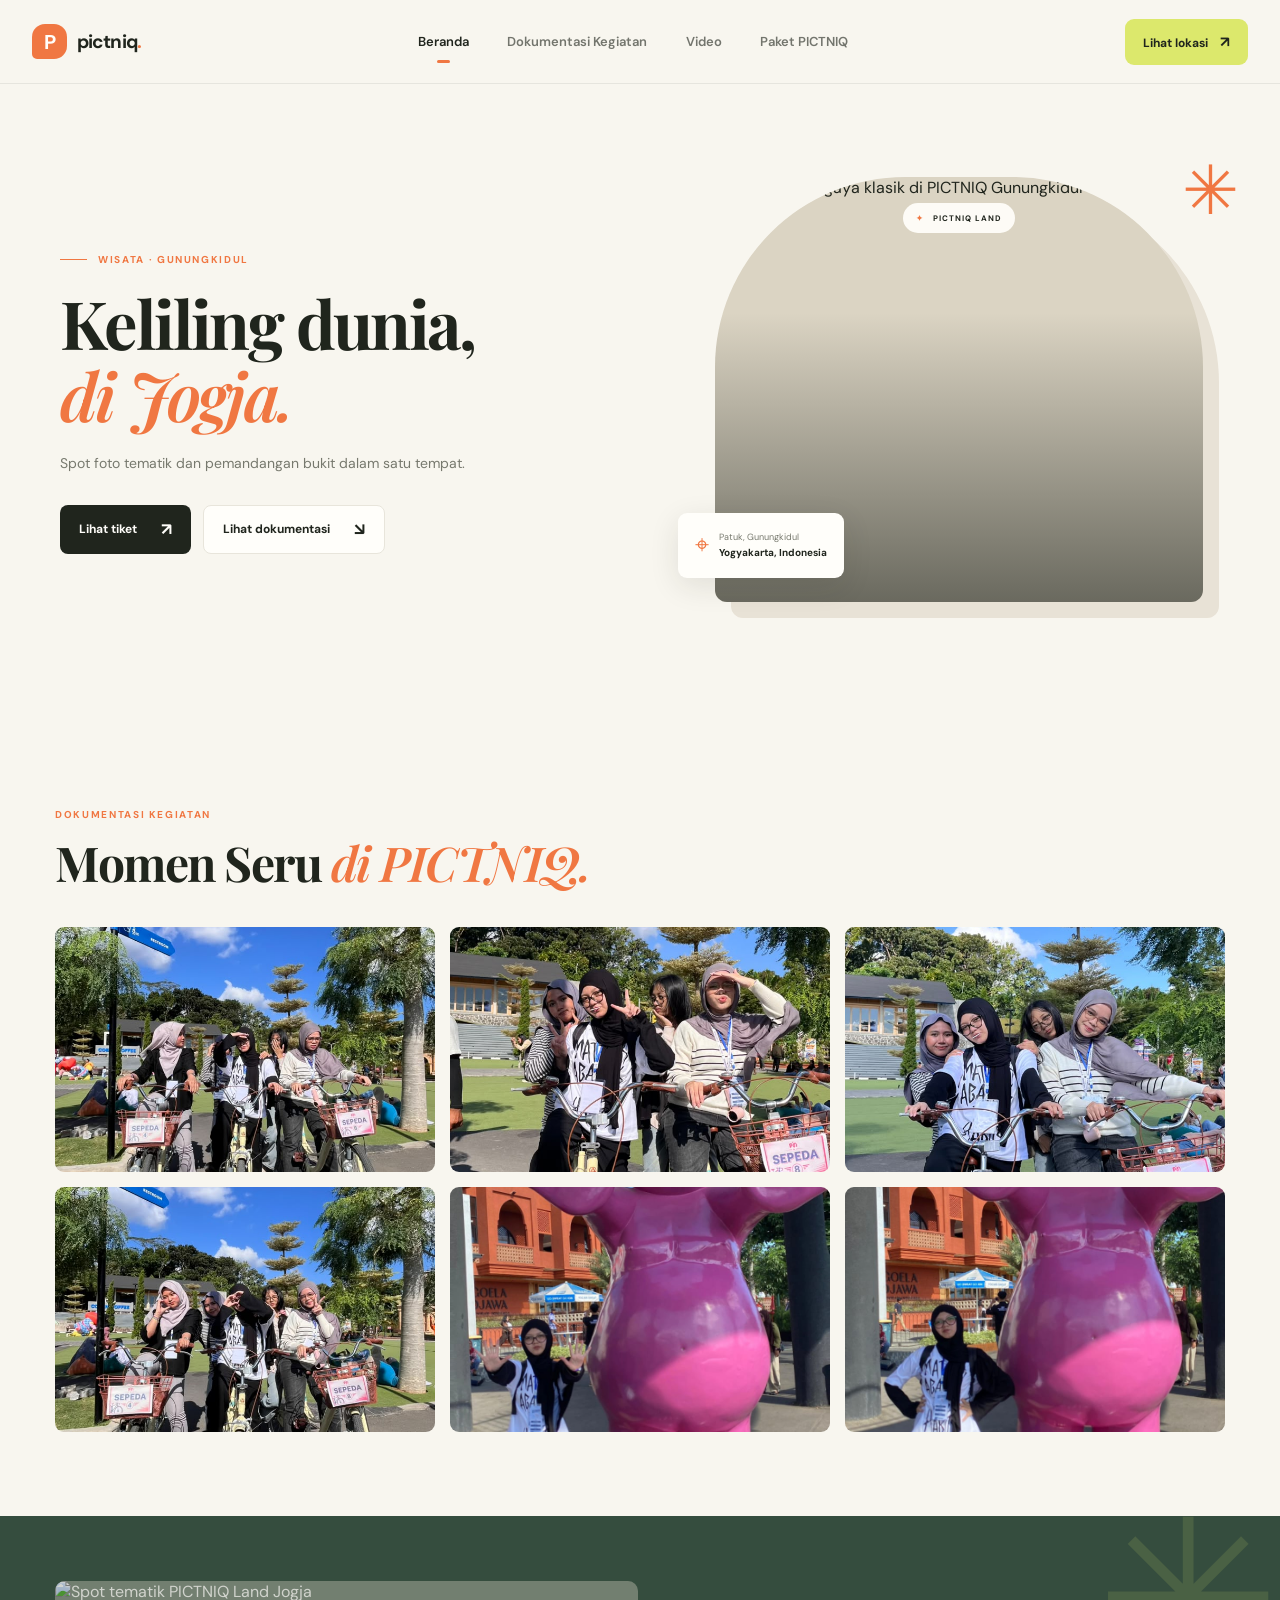
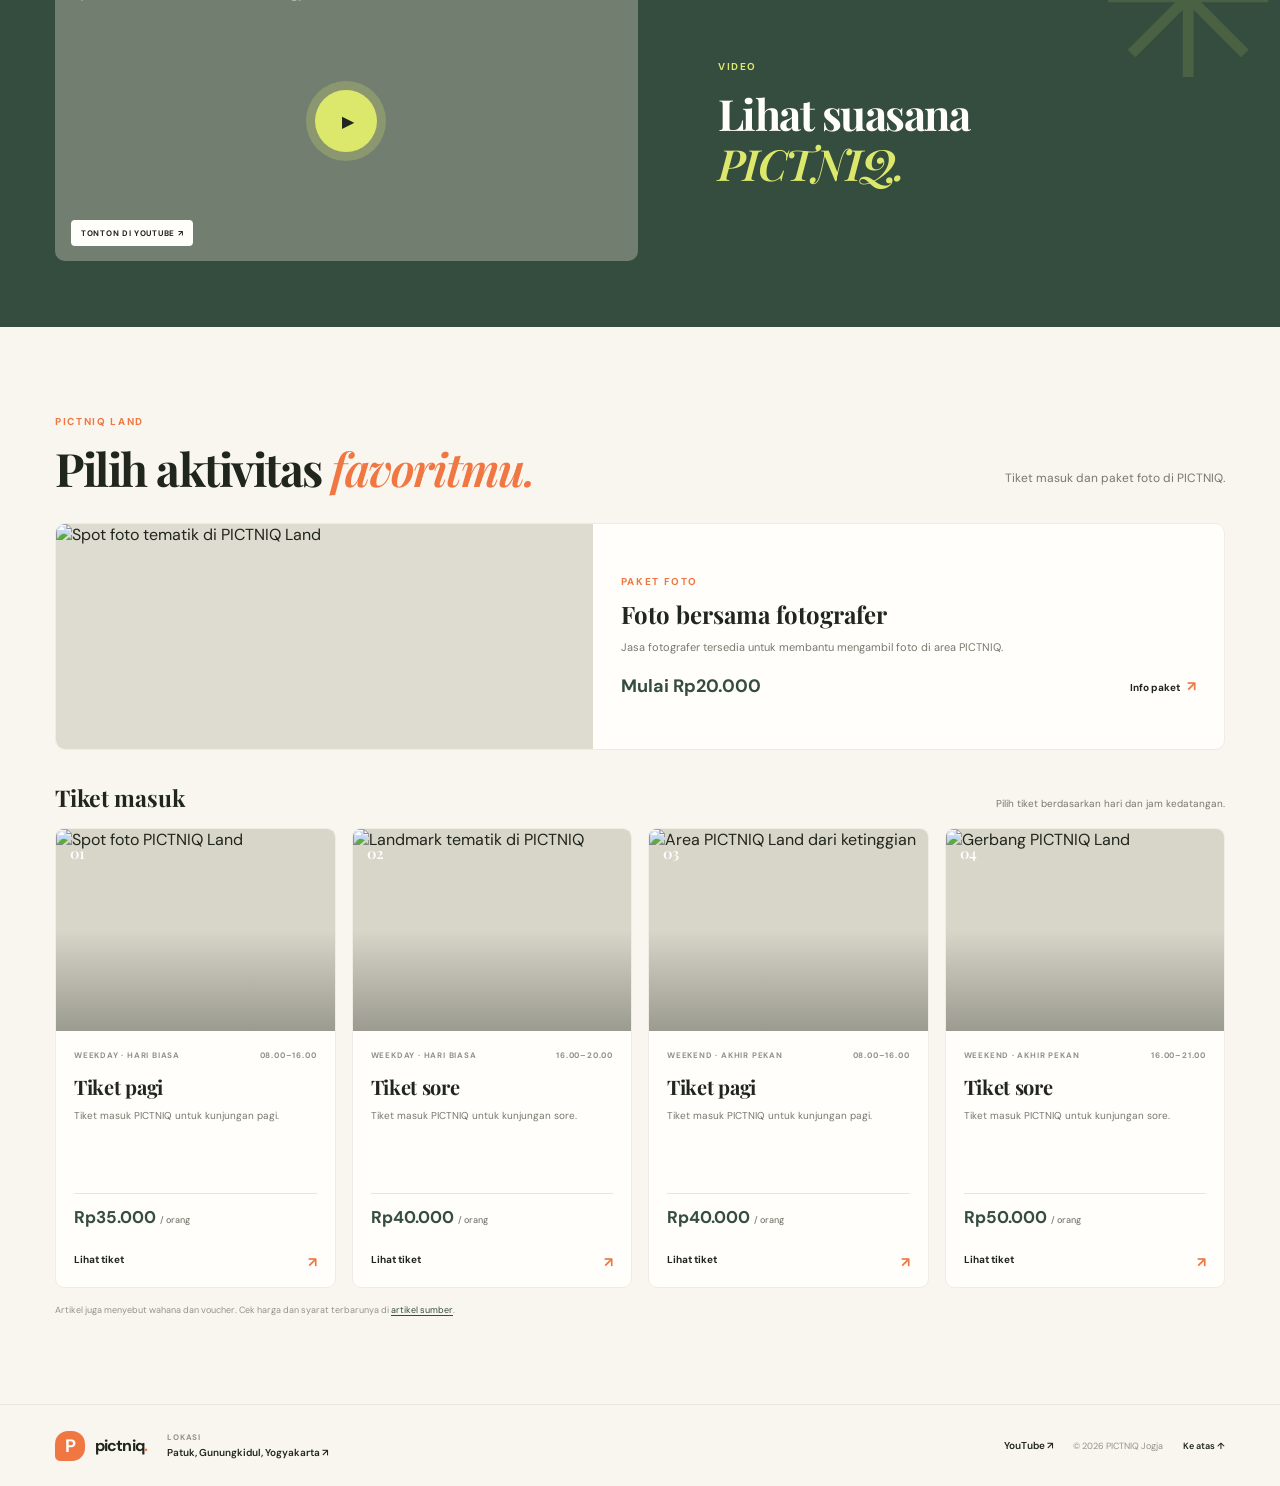
==== commit f12e0ff5: "Arrange activity gallery in three columns" ====
--- a/PABW/TUGAS PERTEMUAN 3/index.html
+++ b/PABW/TUGAS PERTEMUAN 3/index.html
@@ -9,7 +9,7 @@
   <link rel="preconnect" href="https://fonts.googleapis.com">
   <link rel="preconnect" href="https://fonts.gstatic.com" crossorigin>
   <link href="https://fonts.googleapis.com/css2?family=DM+Sans:wght@400;500;600;700&family=Playfair+Display:wght@600;700;800&display=swap" rel="stylesheet">
-  <link rel="stylesheet" href="style.css">
+  <link rel="stylesheet" href="style.css?v=2">
   <script src="script.js" defer></script>
 </head>
 <body>
@@ -66,11 +66,11 @@
         <button class="gallery-card" type="button" data-full="dokumentasi%202.jpeg" aria-label="Perbesar foto berpose bersama di atas sepeda">
           <img src="dokumentasi%202.jpeg" alt="Teman-teman berpose bersama di atas sepeda" loading="lazy">
         </button>
+        <button class="gallery-card" type="button" data-full="dokumentasi%204.jpeg" aria-label="Perbesar foto kebersamaan saat bersepeda">
+          <img src="dokumentasi%204.jpeg" alt="Teman-teman duduk dan berfoto di atas sepeda" loading="lazy">
+        </button>
         <button class="gallery-card" type="button" data-full="dokumentasi%207.jpeg" aria-label="Perbesar foto teman-teman bersama sepeda">
           <img src="dokumentasi%207.jpeg" alt="Sekelompok teman berpose bersama dengan sepeda" loading="lazy">
-        </button>
-        <button class="gallery-card" type="button" data-full="dokumentasi%204.jpeg" aria-label="Perbesar foto kebersamaan saat bersepeda">
-          <img src="dokumentasi%204.jpeg" alt="Teman-teman duduk dan berfoto di atas sepeda" loading="lazy">
         </button>
         <button class="gallery-card" type="button" data-full="dokumentasi%205.jpeg" aria-label="Perbesar foto bersama maskot PICTNIQ">
           <img src="dokumentasi%205.jpeg" alt="Pengunjung berpose di samping maskot merah muda PICTNIQ" loading="lazy">
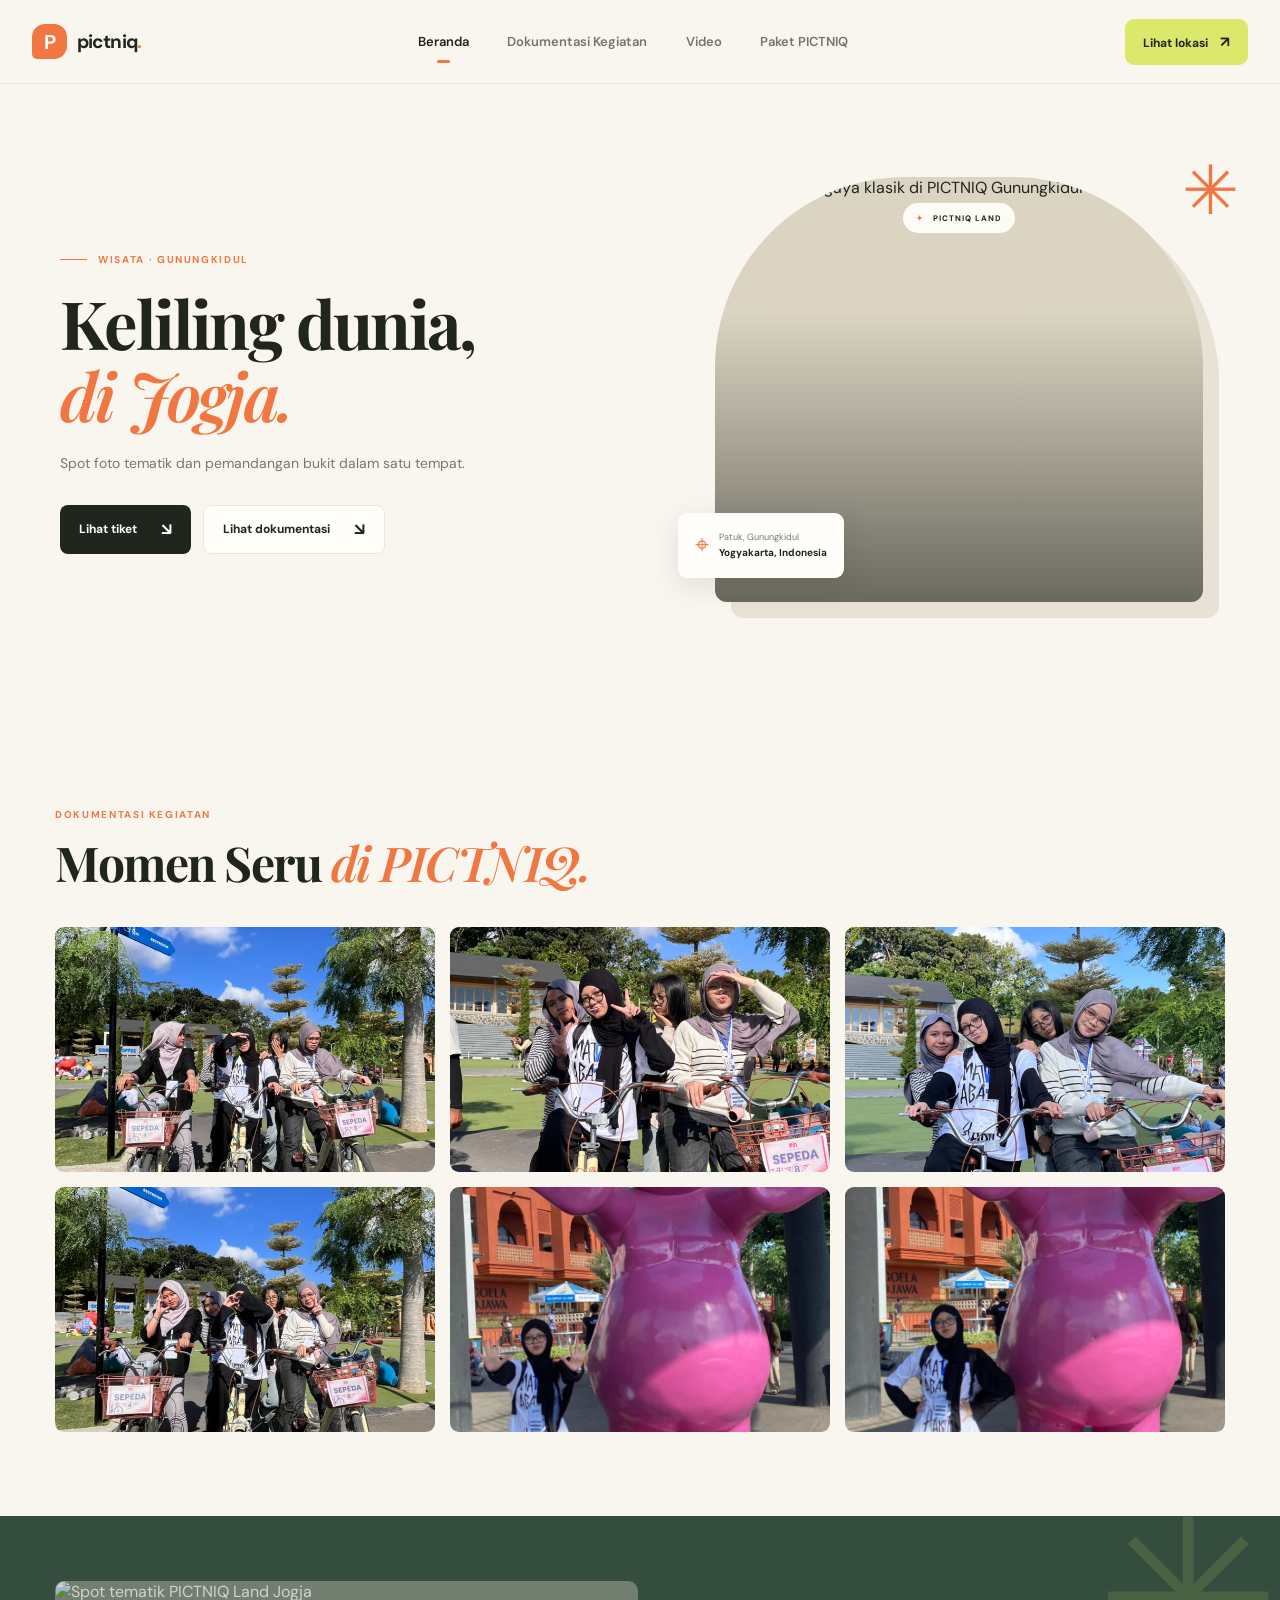
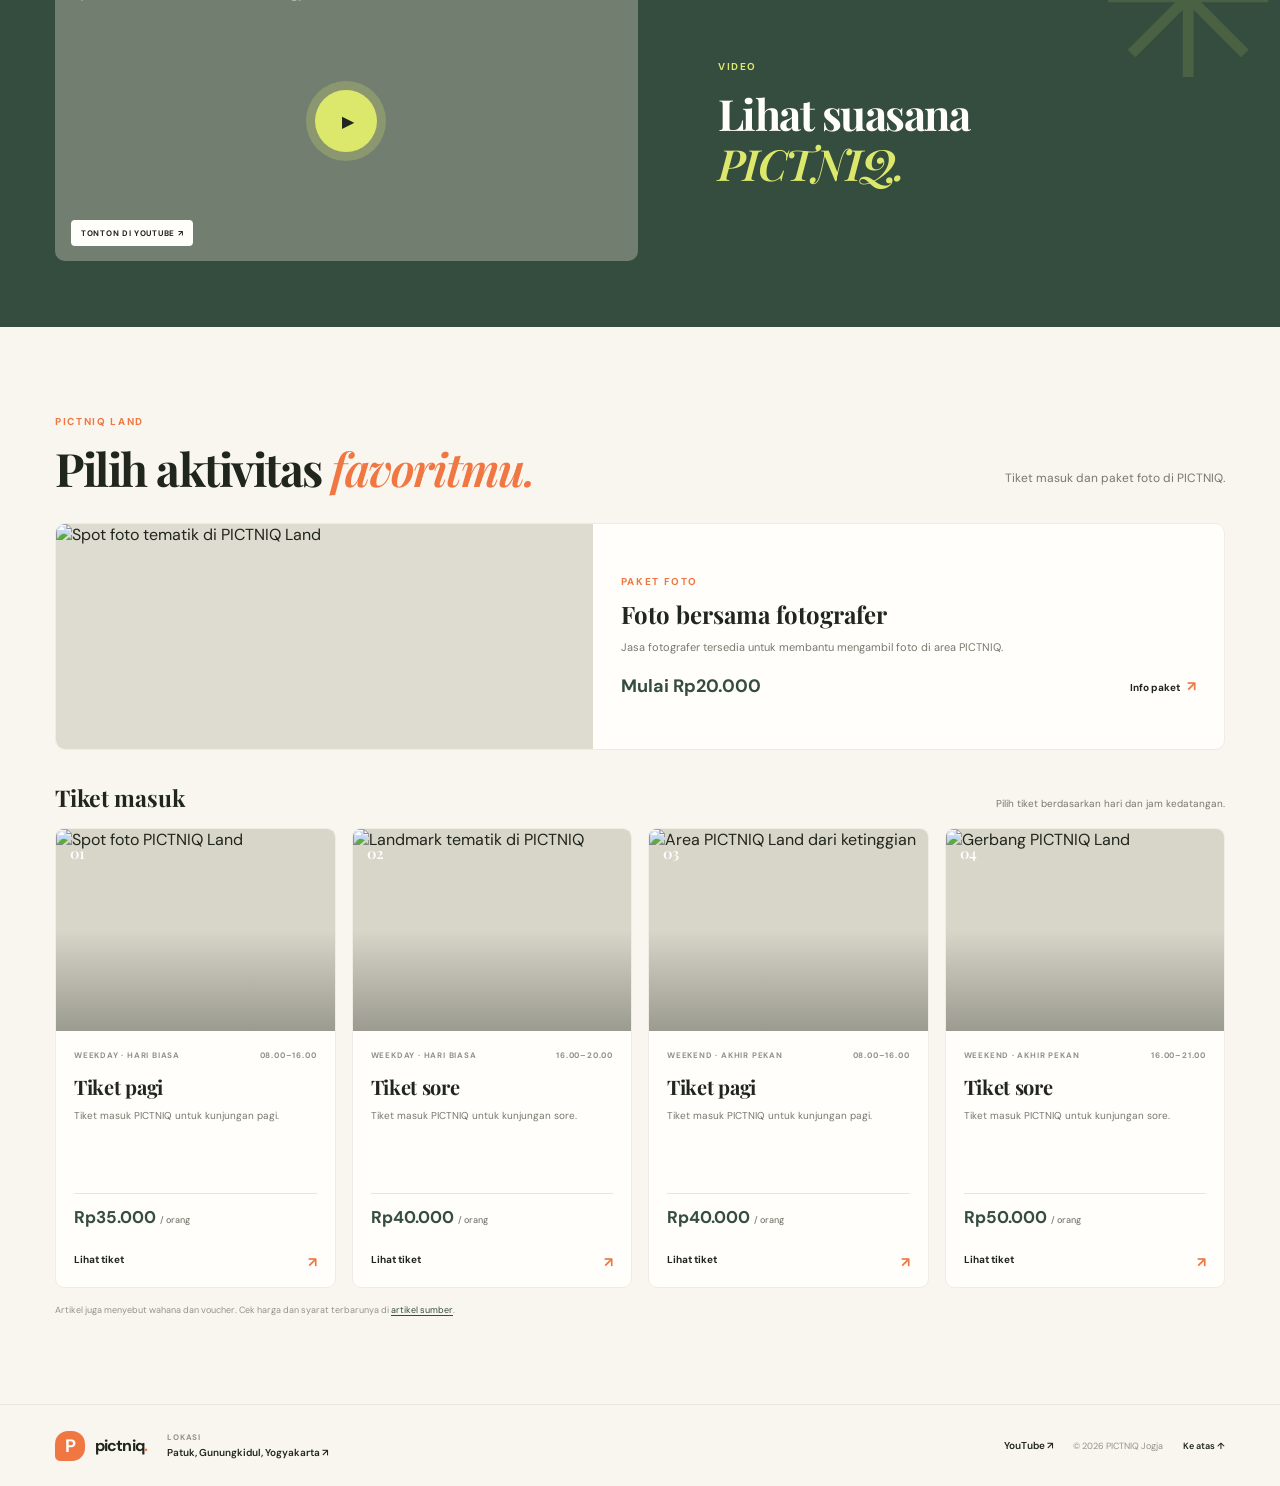
==== commit 6098b206: "Point package button arrow downward" ====
--- a/PABW/TUGAS PERTEMUAN 3/index.html
+++ b/PABW/TUGAS PERTEMUAN 3/index.html
@@ -40,7 +40,7 @@
         <h1>Keliling dunia,<br><em>di Jogja.</em></h1>
         <p class="hero-description">Spot foto tematik dan pemandangan bukit dalam satu tempat.</p>
         <div class="hero-actions">
-          <a class="button button-dark" href="#paket">Lihat tiket <span aria-hidden="true">↗</span></a>
+          <a class="button button-dark" href="#paket">Lihat tiket <span aria-hidden="true">↘</span></a>
           <a class="button button-outline" href="#galeri">Lihat dokumentasi <span aria-hidden="true">↘</span></a>
         </div>
       </div>
